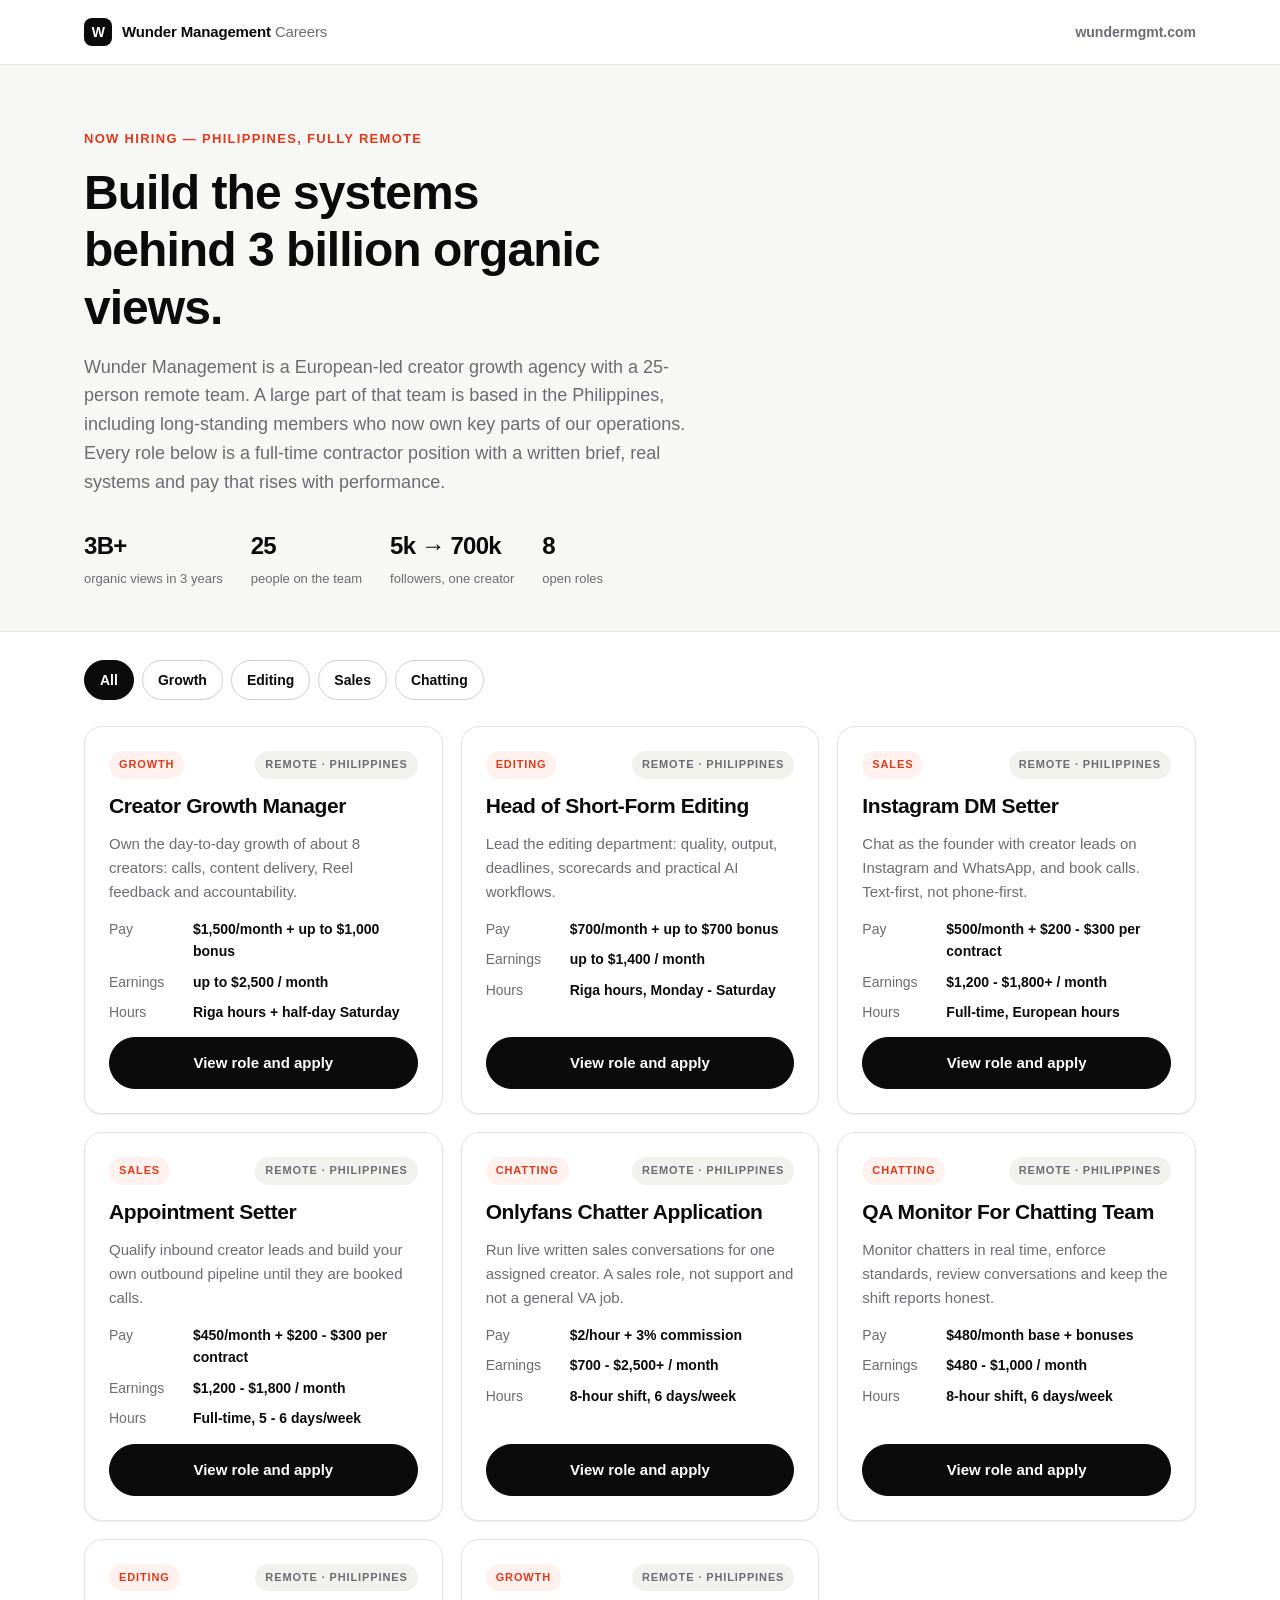
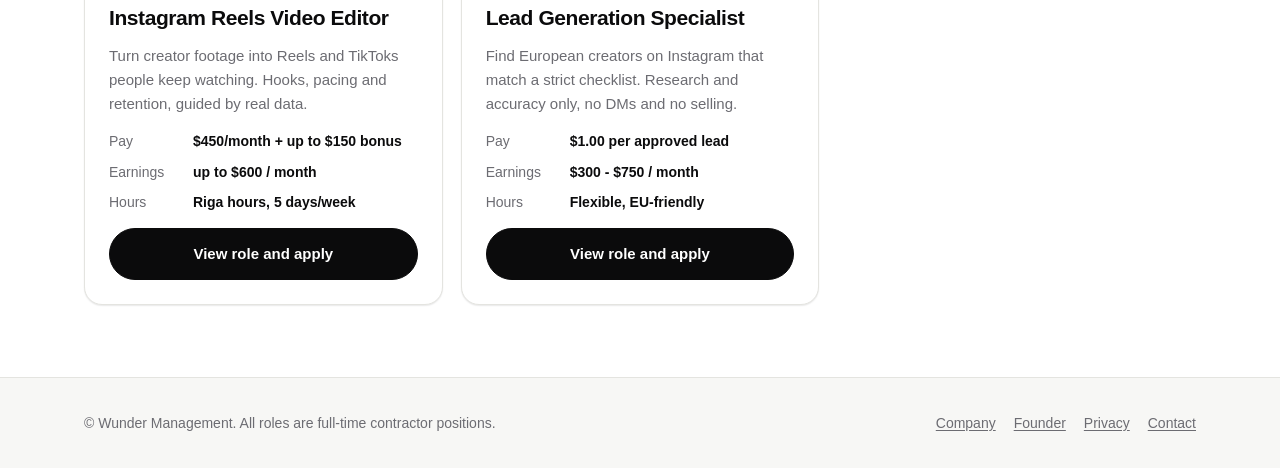
==== index.html @ 351dd754 "Wunder Management careers site: 8 roles, 127 questions Static copy of careers_site/site from Wunderm" ====
<!DOCTYPE html>
<html lang="en">
<head>
<meta charset="utf-8">
<meta name="viewport" content="width=device-width, initial-scale=1">
<title>Careers — Wunder Management</title>
<meta name="description" content="Open remote roles at Wunder Management, a European creator growth agency with a 25-person team. Chatting, growth, editing and sales roles for Philippines-based contractors.">
<meta name="robots" content="index, follow">
<meta property="og:title" content="Careers — Wunder Management">
<meta property="og:description" content="Open remote roles for Philippines-based contractors. Chatting, growth, editing and sales.">
<meta property="og:type" content="website">
<link rel="stylesheet" href="assets/styles.css">
</head>
<body data-page="index">

<header class="site-header">
  <div class="wrap">
    <a class="brand" href="index.html">
      <span class="brand-mark" aria-hidden="true">W</span>
      <span class="brand-text">Wunder Management <span class="brand-sub">Careers</span></span>
    </a>
    <a class="header-link" href="https://wundermgmt.com" target="_blank" rel="noopener">wundermgmt.com</a>
  </div>
</header>

<main>
  <section class="hero">
    <div class="wrap">
      <p class="hero__eyebrow">Now hiring — Philippines, fully remote</p>
      <h1>Build the systems behind 3 billion organic views.</h1>
      <p class="hero__lede">
        Wunder Management is a European-led creator growth agency with a 25-person
        remote team. A large part of that team is based in the Philippines,
        including long-standing members who now own key parts of our operations.
        Every role below is a full-time contractor position with a written brief,
        real systems and pay that rises with performance.
      </p>
      <div class="hero__stats">
        <div class="stat"><span class="stat__n">3B+</span><span class="stat__l">organic views in 3 years</span></div>
        <div class="stat"><span class="stat__n">25</span><span class="stat__l">people on the team</span></div>
        <div class="stat"><span class="stat__n">5k → 700k</span><span class="stat__l">followers, one creator</span></div>
        <div class="stat"><span class="stat__n" id="roleCount">8</span><span class="stat__l">open roles</span></div>
      </div>
    </div>
  </section>

  <div class="wrap">
    <h2 class="sr-only">Open roles</h2>
    <div class="filters" id="filters" role="group" aria-label="Filter roles by team"></div>
    <div class="roles" id="roles"></div>
    <noscript>
      <div class="empty">
        <h2>This page needs JavaScript</h2>
        <p>Please enable JavaScript, or email
          <a href="mailto:ja@kgmodelmanagement.com">ja@kgmodelmanagement.com</a>
          and we will send you the application directly.</p>
      </div>
    </noscript>
  </div>
</main>

<footer class="site-footer">
  <div class="wrap">
    <span>&copy; Wunder Management. All roles are full-time contractor positions.</span>
    <span class="footer-links">
      <a href="https://wundermgmt.com" target="_blank" rel="noopener">Company</a>
      <a href="https://www.instagram.com/lauris_kalnins" target="_blank" rel="noopener">Founder</a>
      <a href="https://wundermgmt.com/imprint" target="_blank" rel="noopener">Privacy</a>
      <a href="mailto:ja@kgmodelmanagement.com">Contact</a>
    </span>
  </div>
</footer>

<script src="assets/config.js"></script>
<script src="assets/forms.js"></script>
<script src="assets/app.js"></script>
</body>
</html>
---- assets/styles.css ----
/**
 * styles.css - Wunder Management careers site.
 *
 * Same palette and type scale as the Head of Short-Form Editing apply page, so
 * an applicant who sees both is looking at one company.
 *
 * No webfont on purpose. Applicants are in the Philippines on mixed connections,
 * and a blocking font request is the slowest thing on a page like this. The
 * system stack renders as Inter on newer Windows and as SF/Segoe/Roboto
 * elsewhere, all of which look right.
 */

:root {
  --ink: #0B0B0C;
  --ink-2: #26262B;
  --paper: #FFFFFF;
  --surface: #F7F7F5;
  --surface-2: #F1F1EE;
  --line: #E4E4E0;
  --line-strong: #CFCFC9;
  --muted: #6C6C72;
  --accent: #FF4D2E;
  --accent-ink: #E03A1C;
  --accent-soft: #FFF1ED;
  --ok: #0E9F6E;
  --ok-soft: #E7F7F0;
  --err: #D62B20;
  --err-soft: #FDECEA;

  --r-sm: 8px;
  --r: 12px;
  --r-lg: 18px;
  --r-xl: 26px;

  --shadow-sm: 0 1px 2px rgba(11, 11, 12, .05), 0 1px 1px rgba(11, 11, 12, .04);
  --shadow: 0 4px 16px rgba(11, 11, 12, .06), 0 1px 2px rgba(11, 11, 12, .04);
  --shadow-lg: 0 24px 60px -20px rgba(11, 11, 12, .22), 0 4px 16px rgba(11, 11, 12, .06);

  --wrap: 1160px;
  --font: "Inter", -apple-system, BlinkMacSystemFont, "Segoe UI Variable Text",
          "Segoe UI", Roboto, "Helvetica Neue", Arial, sans-serif;
}

*, *::before, *::after { box-sizing: border-box; }

html { -webkit-text-size-adjust: 100%; scroll-behavior: smooth; }
@media (prefers-reduced-motion: reduce) {
  html { scroll-behavior: auto; }
  * { animation-duration: .001ms !important; transition-duration: .001ms !important; }
}

body {
  margin: 0;
  font-family: var(--font);
  font-size: 16px;
  line-height: 1.6;
  color: var(--ink);
  background: var(--paper);
  -webkit-font-smoothing: antialiased;
}

a { color: var(--ink); text-decoration: underline; text-underline-offset: 2px; }
a:hover { color: var(--accent-ink); }

h1, h2, h3, h4 { margin: 0; letter-spacing: -.02em; line-height: 1.2; font-weight: 700; }
p { margin: 0 0 1em; }
p:last-child { margin-bottom: 0; }

:focus-visible {
  outline: 3px solid var(--accent);
  outline-offset: 2px;
  border-radius: 4px;
}

.wrap { width: 100%; max-width: var(--wrap); margin: 0 auto; padding: 0 24px; }
.sr-only {
  position: absolute; width: 1px; height: 1px; padding: 0; margin: -1px;
  overflow: hidden; clip: rect(0 0 0 0); white-space: nowrap; border: 0;
}

/* ============================== header ============================== */

.site-header {
  position: sticky; top: 0; z-index: 40;
  background: rgba(255, 255, 255, .88);
  backdrop-filter: saturate(180%) blur(12px);
  border-bottom: 1px solid var(--line);
}
.site-header .wrap {
  display: flex; align-items: center; justify-content: space-between;
  min-height: 64px; gap: 16px;
}
.brand { display: flex; align-items: center; gap: 10px; text-decoration: none; font-weight: 700; }
.brand:hover { color: var(--ink); }
.brand-mark {
  width: 28px; height: 28px; border-radius: 8px; flex: none;
  background: var(--ink); color: #fff;
  display: grid; place-items: center;
  font-size: 14px; font-weight: 800; letter-spacing: -.04em;
}
.brand-text { font-size: 15px; letter-spacing: -.01em; }
.brand-sub { color: var(--muted); font-weight: 500; }
.header-link { font-size: 14px; font-weight: 600; text-decoration: none; color: var(--muted); }
.header-link:hover { color: var(--ink); }

/* ============================== buttons ============================== */

.btn {
  display: inline-flex; align-items: center; justify-content: center; gap: 8px;
  padding: 13px 22px; border-radius: 999px; border: 1px solid var(--ink);
  background: var(--ink); color: #fff;
  font: inherit; font-size: 15px; font-weight: 600; text-decoration: none;
  cursor: pointer; transition: transform .12s ease, background .15s ease, box-shadow .15s ease;
}
.btn:hover { color: #fff; transform: translateY(-1px); box-shadow: var(--shadow); }
.btn:active { transform: translateY(0); }
.btn--accent { background: var(--accent); border-color: var(--accent); }
.btn--accent:hover { background: var(--accent-ink); border-color: var(--accent-ink); }
.btn--ghost { background: transparent; color: var(--ink); border-color: var(--line-strong); }
.btn--ghost:hover { color: var(--ink); background: var(--surface); }
.btn[disabled] { opacity: .5; cursor: not-allowed; transform: none; box-shadow: none; }
.btn--block { width: 100%; }

/* ============================== hero ============================== */

.hero { padding: 64px 0 40px; border-bottom: 1px solid var(--line); background: var(--surface); }
.hero__eyebrow {
  font-size: 13px; font-weight: 700; letter-spacing: .1em; text-transform: uppercase;
  color: var(--accent-ink); margin-bottom: 14px;
}
.hero h1 { font-size: clamp(30px, 5vw, 48px); max-width: 20ch; }
.hero__lede { margin-top: 16px; font-size: 18px; color: var(--muted); max-width: 62ch; }
.hero__stats { display: flex; flex-wrap: wrap; gap: 28px; margin-top: 30px; }
.stat__n { font-size: 24px; font-weight: 700; letter-spacing: -.03em; display: block; }
.stat__l { font-size: 13px; color: var(--muted); }

/* ============================== filters ============================== */

.filters { display: flex; flex-wrap: wrap; gap: 8px; padding: 28px 0 4px; }
.chip {
  padding: 8px 15px; border-radius: 999px; border: 1px solid var(--line-strong);
  background: var(--paper); color: var(--ink);
  font: inherit; font-size: 14px; font-weight: 600; cursor: pointer;
}
.chip:hover { background: var(--surface); }
.chip[aria-pressed="true"] { background: var(--ink); border-color: var(--ink); color: #fff; }

/* ============================== role cards ============================== */

.roles {
  display: grid; gap: 18px; padding: 22px 0 72px;
  grid-template-columns: repeat(auto-fill, minmax(320px, 1fr));
}
.role {
  display: flex; flex-direction: column; gap: 14px;
  padding: 24px; border: 1px solid var(--line); border-radius: var(--r-lg);
  background: var(--paper); box-shadow: var(--shadow-sm);
  transition: transform .14s ease, box-shadow .16s ease, border-color .16s ease;
}
.role:hover { transform: translateY(-3px); box-shadow: var(--shadow-lg); border-color: var(--line-strong); }
.role__top { display: flex; align-items: center; justify-content: space-between; gap: 10px; }
.badge {
  font-size: 11px; font-weight: 700; letter-spacing: .08em; text-transform: uppercase;
  padding: 5px 10px; border-radius: 999px; background: var(--surface-2); color: var(--muted);
}
.badge--accent { background: var(--accent-soft); color: var(--accent-ink); }
.role h2 { font-size: 21px; }
.role__summary { color: var(--muted); font-size: 15px; margin: 0; }
.role__facts { list-style: none; margin: 0; padding: 0; display: grid; gap: 8px; }
.role__facts li { display: flex; gap: 10px; font-size: 14px; }
.role__facts dt, .fact__k { color: var(--muted); min-width: 74px; flex: none; }
.fact__v { font-weight: 600; }
.role__cta { margin-top: auto; }

/* ============================== role page ============================== */

.role-hero { padding: 46px 0 34px; background: var(--surface); border-bottom: 1px solid var(--line); }
.back-link { font-size: 14px; font-weight: 600; text-decoration: none; color: var(--muted); }
.back-link:hover { color: var(--ink); }
.role-hero h1 { font-size: clamp(28px, 4.4vw, 42px); margin-top: 16px; max-width: 26ch; }
.meta-grid {
  display: grid; gap: 14px; margin-top: 26px;
  grid-template-columns: repeat(auto-fit, minmax(160px, 1fr));
}
.meta {
  padding: 14px 16px; background: var(--paper);
  border: 1px solid var(--line); border-radius: var(--r);
}
.meta__k {
  font-size: 11px; font-weight: 700; letter-spacing: .08em; text-transform: uppercase;
  color: var(--muted);
}
.meta__v { font-size: 15px; font-weight: 600; margin-top: 4px; }

.layout {
  display: grid; gap: 44px; padding: 44px 0 80px;
  grid-template-columns: minmax(0, 1fr) minmax(0, 440px);
  align-items: start;
}
@media (max-width: 940px) {
  .layout { grid-template-columns: 1fr; gap: 34px; }
  .form-panel { position: static !important; }
}

/* job ad */
.ad { font-size: 16px; max-width: 68ch; }
.ad h3 {
  font-size: 19px; margin: 34px 0 12px; padding-top: 22px;
  border-top: 1px solid var(--line);
}
.ad > h3:first-child { margin-top: 0; padding-top: 0; border-top: 0; }
.ad p { color: var(--ink-2); }
.ad ul, .ad ol { margin: 0 0 1em; padding-left: 22px; color: var(--ink-2); }
.ad li { margin-bottom: 7px; }
.ad ul { list-style: none; padding-left: 0; }
.ad ul li { position: relative; padding-left: 22px; }
.ad ul li::before {
  content: ""; position: absolute; left: 4px; top: .62em;
  width: 6px; height: 6px; border-radius: 50%; background: var(--accent);
}
.ad strong { font-weight: 700; color: var(--ink); }
.ad a { word-break: break-word; }

/* ============================== form ============================== */

.form-panel { position: sticky; top: 88px; }
.card {
  background: var(--paper); border: 1px solid var(--line);
  border-radius: var(--r-xl); box-shadow: var(--shadow-lg); overflow: hidden;
}
.card__head { padding: 24px 26px 20px; border-bottom: 1px solid var(--line); }
.card__head h2 { font-size: 20px; }
.card__head p { margin: 6px 0 0; font-size: 14px; color: var(--muted); }
.card__body { padding: 24px 26px; }
.card__foot {
  padding: 18px 26px 24px; border-top: 1px solid var(--line);
  background: var(--surface); display: flex; gap: 12px; align-items: center;
}
.card__foot .btn { flex: 1; }

/* progress */
.progress { display: flex; gap: 6px; margin-top: 18px; }
.progress__seg {
  height: 4px; flex: 1; border-radius: 999px; background: var(--line);
  transition: background .2s ease;
}
.progress__seg[data-state="done"] { background: var(--ok); }
.progress__seg[data-state="current"] { background: var(--accent); }
.step-count { font-size: 13px; font-weight: 600; color: var(--muted); margin-top: 10px; }

/* fields */
.step { display: none; }
.step[data-active="true"] { display: block; }
.step__blurb { font-size: 14px; color: var(--muted); margin: 0 0 22px; }

.field { margin-bottom: 22px; }
.field:last-child { margin-bottom: 0; }
.field__label { display: block; font-size: 15px; font-weight: 600; margin-bottom: 6px; }
.req { color: var(--accent-ink); margin-left: 2px; }
.opt { color: var(--muted); font-weight: 500; font-size: 13px; margin-left: 6px; }
.field__help { font-size: 13px; color: var(--muted); margin: 0 0 10px; }
.field__help a { word-break: break-word; }

input[type="text"], input[type="email"], input[type="tel"],
input[type="url"], input[type="number"], textarea, select {
  width: 100%; padding: 12px 14px;
  font: inherit; font-size: 15px; color: var(--ink);
  background: var(--paper); border: 1px solid var(--line-strong);
  border-radius: var(--r-sm);
  transition: border-color .14s ease, box-shadow .14s ease;
}
input:hover, textarea:hover { border-color: var(--muted); }
input:focus, textarea:focus, select:focus {
  outline: none; border-color: var(--accent);
  box-shadow: 0 0 0 3px var(--accent-soft);
}
textarea { min-height: 132px; resize: vertical; line-height: 1.55; }
input[aria-invalid="true"], textarea[aria-invalid="true"] {
  border-color: var(--err); background: var(--err-soft);
}

/* choices */
.choices { display: grid; gap: 8px; border: 0; padding: 0; margin: 0; }
.choices--inline { grid-template-columns: 1fr 1fr; }
.choice {
  display: flex; align-items: flex-start; gap: 10px;
  padding: 12px 14px; border: 1px solid var(--line-strong); border-radius: var(--r-sm);
  cursor: pointer; font-size: 15px; background: var(--paper);
  transition: border-color .14s ease, background .14s ease;
}
.choice:hover { border-color: var(--muted); background: var(--surface); }
.choice input { width: auto; margin: 3px 0 0; accent-color: var(--accent); flex: none; }
.choice:has(input:checked) {
  border-color: var(--accent); background: var(--accent-soft); font-weight: 600;
}
.choice span { flex: 1; }

/* file input */
.file-drop {
  display: flex; align-items: center; gap: 14px;
  padding: 16px; border: 1.5px dashed var(--line-strong);
  border-radius: var(--r); background: var(--surface); cursor: pointer;
  transition: border-color .14s ease, background .14s ease;
}
.file-drop:hover { border-color: var(--accent); background: var(--accent-soft); }
.file-drop input { position: absolute; opacity: 0; width: 1px; height: 1px; }
.file-drop__icon {
  width: 40px; height: 40px; flex: none; border-radius: 10px;
  background: var(--paper); border: 1px solid var(--line);
  display: grid; place-items: center; font-size: 17px;
}
.file-drop__text { font-size: 14px; }
.file-drop__text b { display: block; font-size: 15px; }
.file-drop__text span { color: var(--muted); }
.file-drop[data-has-file="true"] { border-style: solid; border-color: var(--ok); background: var(--ok-soft); }

.error {
  display: none; margin-top: 7px; font-size: 13.5px; font-weight: 600; color: var(--err);
}
.error[data-show="true"] { display: block; }

.form-note { font-size: 13px; color: var(--muted); margin: 18px 0 0; }
.banner {
  display: none; margin: 0 0 20px; padding: 13px 15px;
  border-radius: var(--r-sm); font-size: 14px; font-weight: 500;
  border: 1px solid var(--err); background: var(--err-soft); color: #8A1B14;
}
.banner[data-show="true"] { display: block; }
.banner--warn { border-color: #E2A200; background: #FFF8E1; color: #6B4E00; }

/* success */
.done { display: none; padding: 40px 30px; text-align: center; }
.done[data-show="true"] { display: block; }
.done__mark {
  width: 58px; height: 58px; margin: 0 auto 20px; border-radius: 50%;
  background: var(--ok-soft); color: var(--ok);
  display: grid; place-items: center; font-size: 27px; font-weight: 700;
}
.done h2 { font-size: 23px; margin-bottom: 12px; }
.done p { color: var(--muted); font-size: 15px; }
.spinner {
  width: 16px; height: 16px; border-radius: 50%;
  border: 2px solid rgba(255, 255, 255, .4); border-top-color: #fff;
  animation: spin .7s linear infinite;
}
@keyframes spin { to { transform: rotate(360deg); } }

/* ============================== footer ============================== */

.site-footer {
  border-top: 1px solid var(--line); background: var(--surface);
  padding: 34px 0; font-size: 14px; color: var(--muted);
}
.site-footer .wrap { display: flex; flex-wrap: wrap; gap: 16px; justify-content: space-between; }
.site-footer a { color: var(--muted); }
.site-footer a:hover { color: var(--ink); }
.footer-links { display: flex; flex-wrap: wrap; gap: 18px; }

/* ============================== empty state ============================== */

.empty {
  padding: 70px 24px; text-align: center; color: var(--muted);
  border: 1px solid var(--line); border-radius: var(--r-lg); background: var(--surface);
}
.empty h2 { color: var(--ink); font-size: 20px; margin-bottom: 10px; }

@media (max-width: 430px) {
  /* "Wunder Management Careers" wraps to three lines on a 375px phone. */
  .brand-text { font-size: 14px; }
  .brand-sub { display: none; }
  .header-link { font-size: 13px; }
}

@media (max-width: 560px) {
  .hero { padding: 42px 0 30px; }
  .card__head, .card__body { padding-left: 20px; padding-right: 20px; }
  .card__foot { padding-left: 20px; padding-right: 20px; flex-direction: column-reverse; }
  .card__foot .btn { width: 100%; }
  .choices--inline { grid-template-columns: 1fr; }
}
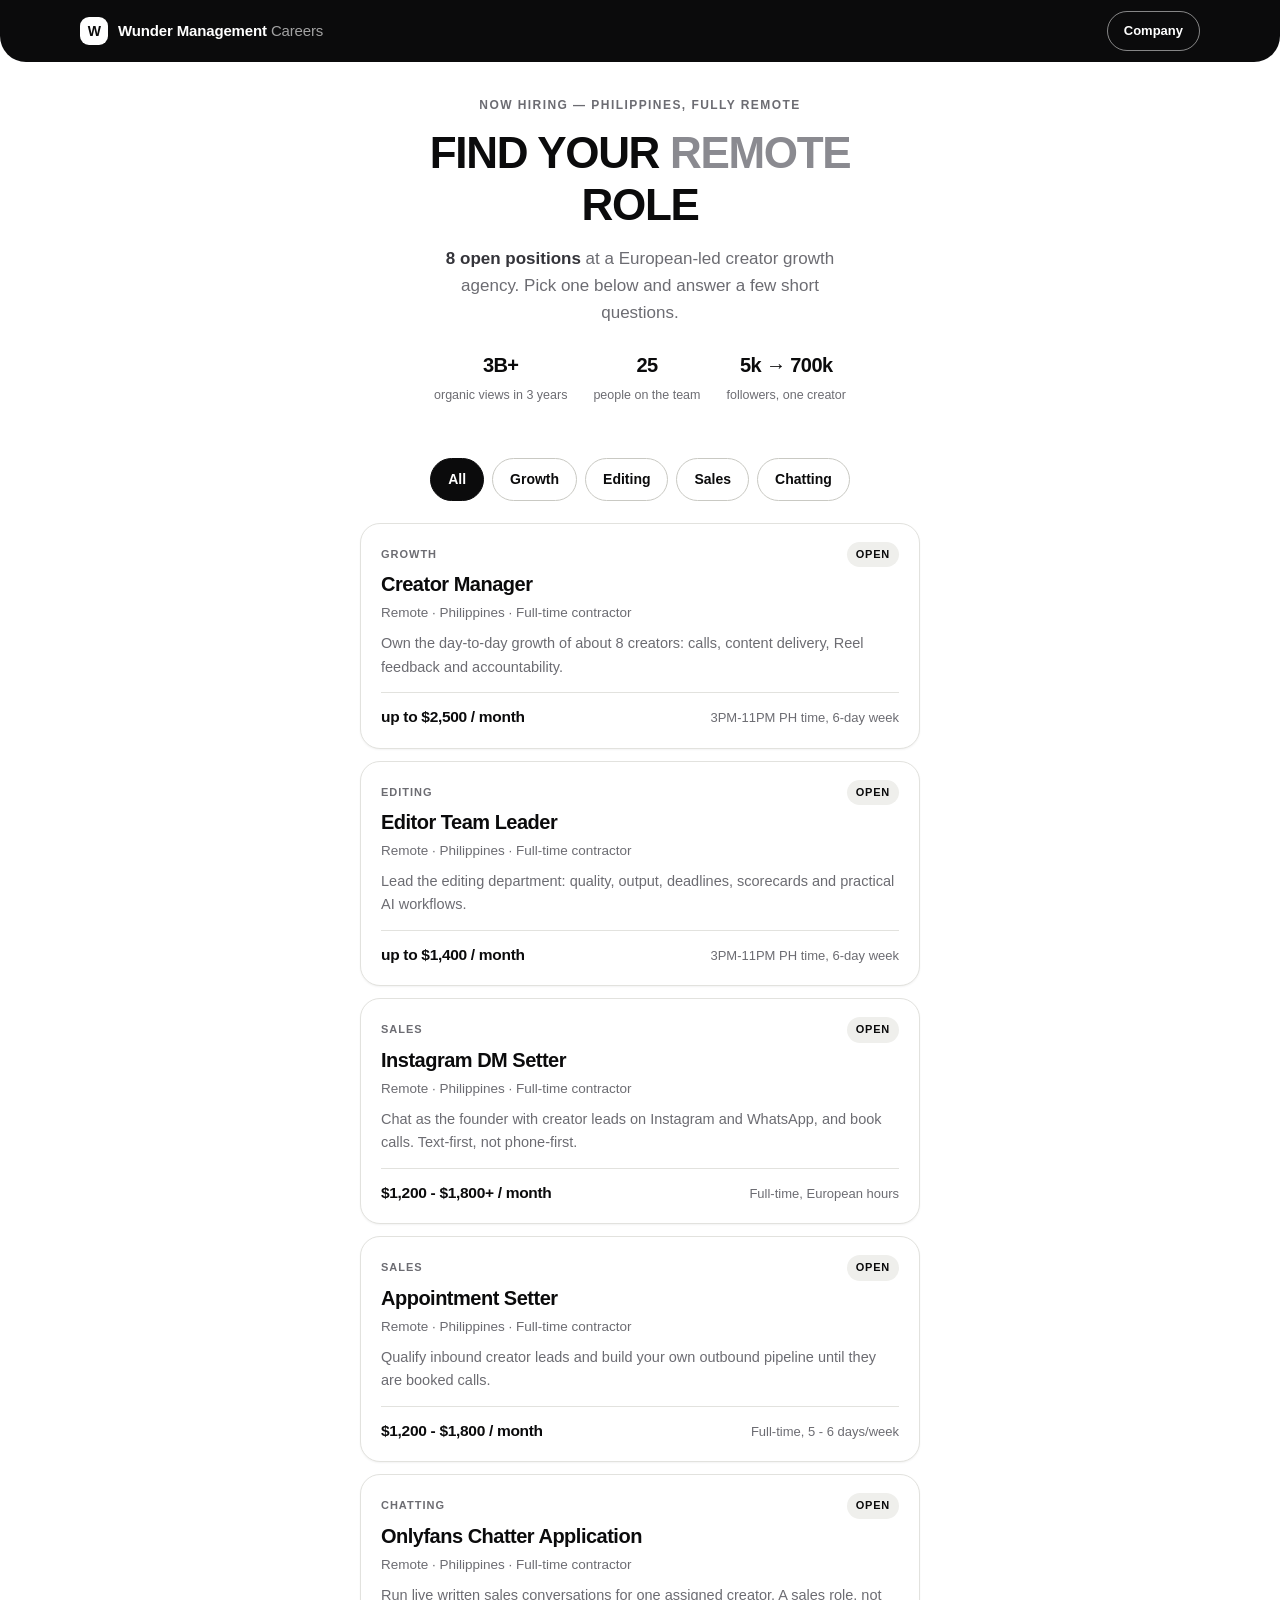
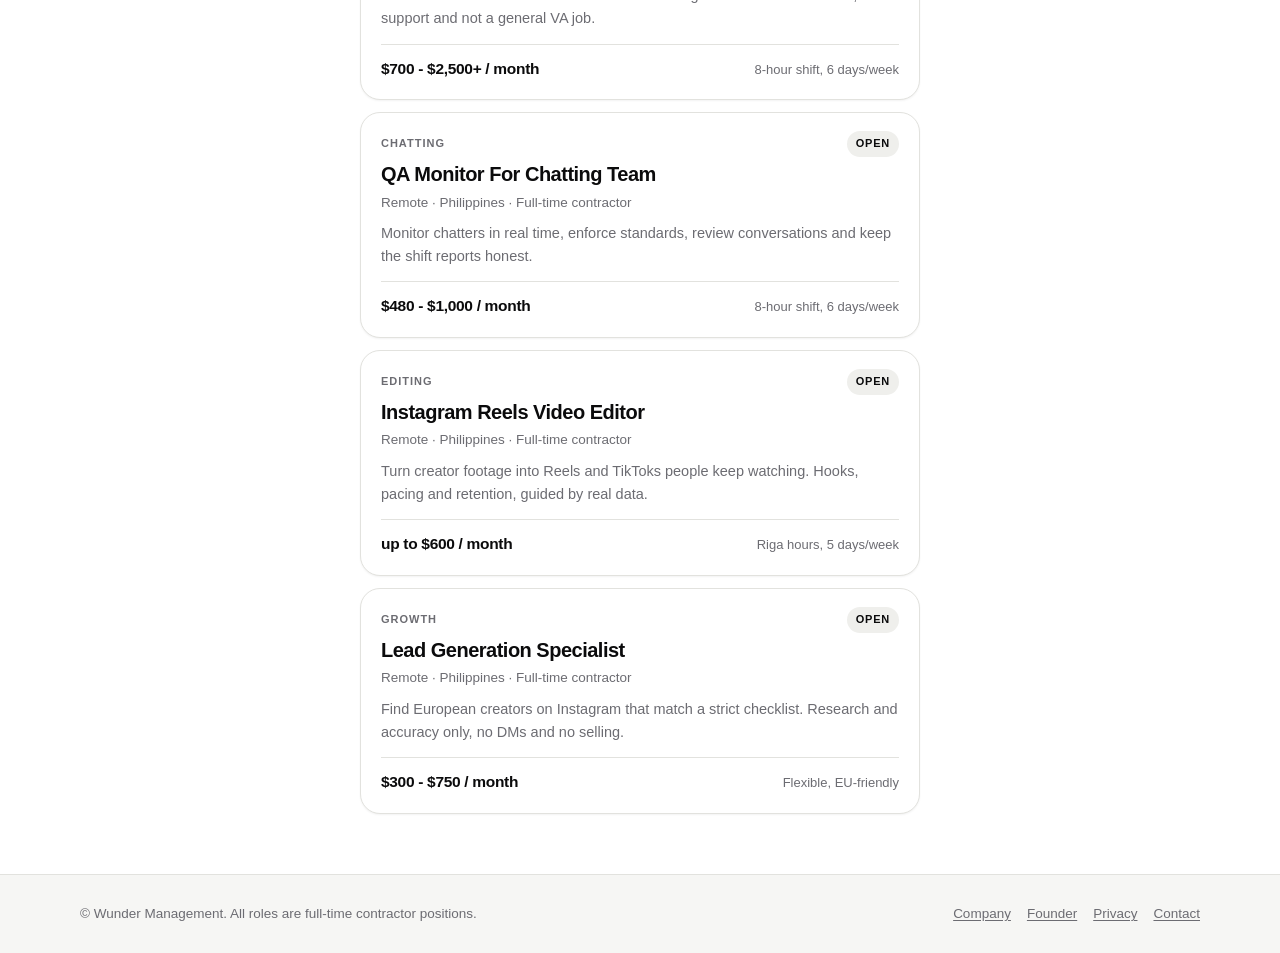
==== commit 4e6cf42a: "Sync site from kg-hiring-screen@e780a3e" ====
--- a/index.html
+++ b/index.html
@@ -19,27 +19,23 @@
       <span class="brand-mark" aria-hidden="true">W</span>
       <span class="brand-text">Wunder Management <span class="brand-sub">Careers</span></span>
     </a>
-    <a class="header-link" href="https://wundermgmt.com" target="_blank" rel="noopener">wundermgmt.com</a>
+    <a class="header-link" href="https://wundermgmt.com" target="_blank" rel="noopener">Company</a>
   </div>
 </header>
 
 <main>
   <section class="hero">
-    <div class="wrap">
+    <div class="wrap wrap--quiz">
       <p class="hero__eyebrow">Now hiring — Philippines, fully remote</p>
-      <h1>Build the systems behind 3 billion organic views.</h1>
+      <h1>Find your <em>remote</em> role</h1>
       <p class="hero__lede">
-        Wunder Management is a European-led creator growth agency with a 25-person
-        remote team. A large part of that team is based in the Philippines,
-        including long-standing members who now own key parts of our operations.
-        Every role below is a full-time contractor position with a written brief,
-        real systems and pay that rises with performance.
+        <b>8 open positions</b> at a European-led creator growth agency.
+        Pick one below and answer a few short questions.
       </p>
       <div class="hero__stats">
         <div class="stat"><span class="stat__n">3B+</span><span class="stat__l">organic views in 3 years</span></div>
         <div class="stat"><span class="stat__n">25</span><span class="stat__l">people on the team</span></div>
-        <div class="stat"><span class="stat__n">5k → 700k</span><span class="stat__l">followers, one creator</span></div>
-        <div class="stat"><span class="stat__n" id="roleCount">8</span><span class="stat__l">open roles</span></div>
+        <div class="stat"><span class="stat__n">5k &rarr; 700k</span><span class="stat__l">followers, one creator</span></div>
       </div>
     </div>
   </section>
@@ -72,7 +68,9 @@
 </footer>
 
 <script src="assets/config.js"></script>
+<script src="assets/angle.js"></script>
 <script src="assets/forms.js"></script>
 <script src="assets/app.js"></script>
+<script src="assets/postings-live.js"></script>
 </body>
 </html>
--- a/assets/styles.css
+++ b/assets/styles.css
@@ -1,8 +1,15 @@
 /**
  * styles.css - Wunder Management careers site.
  *
- * Same palette and type scale as the Head of Short-Form Editing apply page, so
- * an applicant who sees both is looking at one company.
+ * MONOCHROME ON PURPOSE. Black, white and grey only - no brand hue anywhere.
+ * Selection is shown by a filled black card, not by a colour, and errors by
+ * weight, a heavier border and a "!" marker rather than red. Colour is therefore
+ * never the only signal for anything, which is also what accessibility wants.
+ *
+ * The layout follows a quiz funnel: one question per screen, a large centred
+ * question, and full-width option cards big enough to hit with a thumb. Almost
+ * all traffic is Meta ad traffic on a phone, so every screen is designed at
+ * 375px first and simply gets more air on a desktop.
  *
  * No webfont on purpose. Applicants are in the Philippines on mixed connections,
  * and a blocking font request is the slowest thing on a page like this. The
@@ -12,40 +19,35 @@
 
 :root {
   --ink: #0B0B0C;
-  --ink-2: #26262B;
+  --ink-2: #34343A;
   --paper: #FFFFFF;
-  --surface: #F7F7F5;
-  --surface-2: #F1F1EE;
-  --line: #E4E4E0;
-  --line-strong: #CFCFC9;
+  --surface: #F6F6F4;
+  --surface-2: #EFEFEC;
+  --line: #E2E2DE;
+  --line-strong: #C9C9C3;
   --muted: #6C6C72;
-  --accent: #FF4D2E;
-  --accent-ink: #E03A1C;
-  --accent-soft: #FFF1ED;
-  --ok: #0E9F6E;
-  --ok-soft: #E7F7F0;
-  --err: #D62B20;
-  --err-soft: #FDECEA;
-
-  --r-sm: 8px;
-  --r: 12px;
-  --r-lg: 18px;
+  --muted-2: #8A8A90;
+
+  --r-sm: 10px;
+  --r: 14px;
+  --r-lg: 20px;
   --r-xl: 26px;
-
-  --shadow-sm: 0 1px 2px rgba(11, 11, 12, .05), 0 1px 1px rgba(11, 11, 12, .04);
-  --shadow: 0 4px 16px rgba(11, 11, 12, .06), 0 1px 2px rgba(11, 11, 12, .04);
-  --shadow-lg: 0 24px 60px -20px rgba(11, 11, 12, .22), 0 4px 16px rgba(11, 11, 12, .06);
+  --r-pill: 999px;
+
+  --shadow-sm: 0 1px 2px rgba(11, 11, 12, .05);
+  --shadow: 0 6px 20px -6px rgba(11, 11, 12, .12), 0 1px 2px rgba(11, 11, 12, .04);
+  --shadow-lg: 0 24px 60px -24px rgba(11, 11, 12, .22), 0 4px 14px rgba(11, 11, 12, .05);
 
   --wrap: 1160px;
+  --quiz: 560px;          /* one question never needs more width than this */
   --font: "Inter", -apple-system, BlinkMacSystemFont, "Segoe UI Variable Text",
           "Segoe UI", Roboto, "Helvetica Neue", Arial, sans-serif;
 }
 
 *, *::before, *::after { box-sizing: border-box; }
 
-html { -webkit-text-size-adjust: 100%; scroll-behavior: smooth; }
+html { -webkit-text-size-adjust: 100%; }
 @media (prefers-reduced-motion: reduce) {
-  html { scroll-behavior: auto; }
   * { animation-duration: .001ms !important; transition-duration: .001ms !important; }
 }
 
@@ -60,287 +62,361 @@
 }
 
 a { color: var(--ink); text-decoration: underline; text-underline-offset: 2px; }
-a:hover { color: var(--accent-ink); }
-
-h1, h2, h3, h4 { margin: 0; letter-spacing: -.02em; line-height: 1.2; font-weight: 700; }
+a:hover { color: var(--muted); }
+
+h1, h2, h3, h4 { margin: 0; letter-spacing: -.02em; line-height: 1.18; font-weight: 800; }
 p { margin: 0 0 1em; }
 p:last-child { margin-bottom: 0; }
 
-:focus-visible {
-  outline: 3px solid var(--accent);
-  outline-offset: 2px;
-  border-radius: 4px;
-}
-
-.wrap { width: 100%; max-width: var(--wrap); margin: 0 auto; padding: 0 24px; }
+:focus-visible { outline: 3px solid var(--ink); outline-offset: 2px; border-radius: 6px; }
+
+.wrap { width: 100%; max-width: var(--wrap); margin: 0 auto; padding: 0 20px; }
+.wrap--quiz { max-width: var(--quiz); }
 .sr-only {
   position: absolute; width: 1px; height: 1px; padding: 0; margin: -1px;
   overflow: hidden; clip: rect(0 0 0 0); white-space: nowrap; border: 0;
 }
 
-/* ============================== header ============================== */
-
+/* ============================== header ==============================
+ * A solid black bar with a curved bottom edge, which is what gives the
+ * funnel its "app screen" feel rather than "web page".
+ */
 .site-header {
-  position: sticky; top: 0; z-index: 40;
-  background: rgba(255, 255, 255, .88);
-  backdrop-filter: saturate(180%) blur(12px);
-  border-bottom: 1px solid var(--line);
+  background: var(--ink); color: #fff;
+  border-bottom-left-radius: 26px; border-bottom-right-radius: 26px;
 }
 .site-header .wrap {
   display: flex; align-items: center; justify-content: space-between;
-  min-height: 64px; gap: 16px;
-}
-.brand { display: flex; align-items: center; gap: 10px; text-decoration: none; font-weight: 700; }
-.brand:hover { color: var(--ink); }
+  min-height: 62px; gap: 16px;
+}
+.brand { display: flex; align-items: center; gap: 10px; text-decoration: none; font-weight: 800; color: #fff; }
+.brand:hover { color: #fff; }
 .brand-mark {
-  width: 28px; height: 28px; border-radius: 8px; flex: none;
-  background: var(--ink); color: #fff;
+  width: 28px; height: 28px; border-radius: 9px; flex: none;
+  background: #fff; color: var(--ink);
   display: grid; place-items: center;
   font-size: 14px; font-weight: 800; letter-spacing: -.04em;
 }
-.brand-text { font-size: 15px; letter-spacing: -.01em; }
-.brand-sub { color: var(--muted); font-weight: 500; }
-.header-link { font-size: 14px; font-weight: 600; text-decoration: none; color: var(--muted); }
-.header-link:hover { color: var(--ink); }
+/* Must not wrap: two lines here pushes the header to 90px and the curve looks
+ * broken. The link beside it shrinks instead. */
+.brand-text { font-size: 15px; letter-spacing: -.01em; white-space: nowrap; }
+.brand-sub { color: rgba(255, 255, 255, .62); font-weight: 500; }
+.header-link {
+  font-size: 13px; font-weight: 700; text-decoration: none;
+  color: #fff; padding: 9px 16px;
+  border: 1.5px solid rgba(255, 255, 255, .5); border-radius: var(--r-pill);
+}
+.header-link:hover { color: var(--ink); background: #fff; border-color: #fff; }
 
 /* ============================== buttons ============================== */
 
 .btn {
   display: inline-flex; align-items: center; justify-content: center; gap: 8px;
-  padding: 13px 22px; border-radius: 999px; border: 1px solid var(--ink);
+  padding: 16px 26px; border-radius: var(--r-pill); border: 1.5px solid var(--ink);
   background: var(--ink); color: #fff;
-  font: inherit; font-size: 15px; font-weight: 600; text-decoration: none;
-  cursor: pointer; transition: transform .12s ease, background .15s ease, box-shadow .15s ease;
-}
-.btn:hover { color: #fff; transform: translateY(-1px); box-shadow: var(--shadow); }
-.btn:active { transform: translateY(0); }
-.btn--accent { background: var(--accent); border-color: var(--accent); }
-.btn--accent:hover { background: var(--accent-ink); border-color: var(--accent-ink); }
+  font: inherit; font-size: 16px; font-weight: 700; text-decoration: none;
+  cursor: pointer; transition: background .15s ease, color .15s ease, opacity .15s ease;
+}
+.btn:hover { color: #fff; background: var(--ink-2); }
 .btn--ghost { background: transparent; color: var(--ink); border-color: var(--line-strong); }
 .btn--ghost:hover { color: var(--ink); background: var(--surface); }
-.btn[disabled] { opacity: .5; cursor: not-allowed; transform: none; box-shadow: none; }
+.btn[disabled] { opacity: .38; cursor: not-allowed; }
 .btn--block { width: 100%; }
 
 /* ============================== hero ============================== */
 
-.hero { padding: 64px 0 40px; border-bottom: 1px solid var(--line); background: var(--surface); }
+.hero { padding: 34px 0 26px; text-align: center; }
 .hero__eyebrow {
-  font-size: 13px; font-weight: 700; letter-spacing: .1em; text-transform: uppercase;
-  color: var(--accent-ink); margin-bottom: 14px;
-}
-.hero h1 { font-size: clamp(30px, 5vw, 48px); max-width: 20ch; }
-.hero__lede { margin-top: 16px; font-size: 18px; color: var(--muted); max-width: 62ch; }
-.hero__stats { display: flex; flex-wrap: wrap; gap: 28px; margin-top: 30px; }
-.stat__n { font-size: 24px; font-weight: 700; letter-spacing: -.03em; display: block; }
-.stat__l { font-size: 13px; color: var(--muted); }
+  font-size: 12px; font-weight: 800; letter-spacing: .12em; text-transform: uppercase;
+  color: var(--muted); margin-bottom: 12px;
+}
+.hero h1 {
+  font-size: clamp(30px, 7vw, 44px); text-transform: uppercase;
+  max-width: 18ch; margin: 0 auto; letter-spacing: -.03em;
+}
+.hero h1 em { font-style: normal; color: var(--muted-2); }
+.hero__lede {
+  margin: 14px auto 0; font-size: 17px; color: var(--muted); max-width: 42ch;
+}
+.hero__lede b { color: var(--ink-2); font-weight: 700; }
+.hero__stats {
+  display: flex; flex-wrap: wrap; justify-content: center; gap: 14px 26px; margin-top: 22px;
+}
+.stat__n { font-size: 20px; font-weight: 800; letter-spacing: -.03em; display: block; }
+.stat__l { font-size: 12.5px; color: var(--muted); }
 
 /* ============================== filters ============================== */
 
-.filters { display: flex; flex-wrap: wrap; gap: 8px; padding: 28px 0 4px; }
+.filters {
+  display: flex; flex-wrap: wrap; justify-content: center; gap: 8px; padding: 26px 0 4px;
+}
 .chip {
-  padding: 8px 15px; border-radius: 999px; border: 1px solid var(--line-strong);
+  padding: 9px 17px; border-radius: var(--r-pill); border: 1.5px solid var(--line-strong);
   background: var(--paper); color: var(--ink);
-  font: inherit; font-size: 14px; font-weight: 600; cursor: pointer;
+  font: inherit; font-size: 14px; font-weight: 700; cursor: pointer;
+  transition: background .14s ease, color .14s ease, border-color .14s ease;
 }
 .chip:hover { background: var(--surface); }
 .chip[aria-pressed="true"] { background: var(--ink); border-color: var(--ink); color: #fff; }
 
-/* ============================== role cards ============================== */
-
-.roles {
-  display: grid; gap: 18px; padding: 22px 0 72px;
-  grid-template-columns: repeat(auto-fill, minmax(320px, 1fr));
-}
+/* ============================== role cards ==============================
+ * Modelled on a job-board listing row: team and a NEW flag on top, the title
+ * large, then the one-line remote fact, then pay against hours on a baseline.
+ */
+.roles { display: grid; gap: 12px; padding: 18px 0 60px; max-width: var(--quiz); margin: 0 auto; }
 .role {
-  display: flex; flex-direction: column; gap: 14px;
-  padding: 24px; border: 1px solid var(--line); border-radius: var(--r-lg);
-  background: var(--paper); box-shadow: var(--shadow-sm);
-  transition: transform .14s ease, box-shadow .16s ease, border-color .16s ease;
-}
-.role:hover { transform: translateY(-3px); box-shadow: var(--shadow-lg); border-color: var(--line-strong); }
-.role__top { display: flex; align-items: center; justify-content: space-between; gap: 10px; }
+  display: block; text-align: left; width: 100%;
+  padding: 18px 20px; border: 1.5px solid var(--line); border-radius: var(--r-lg);
+  background: var(--paper); box-shadow: var(--shadow-sm); cursor: pointer;
+  font: inherit; color: var(--ink); text-decoration: none;
+  transition: border-color .16s ease, box-shadow .16s ease, transform .12s ease;
+}
+.role:hover { border-color: var(--ink); box-shadow: var(--shadow); color: var(--ink); }
+.role:active { transform: scale(.995); }
+.role__top { display: flex; align-items: center; justify-content: space-between; gap: 10px; margin-bottom: 6px; }
 .badge {
-  font-size: 11px; font-weight: 700; letter-spacing: .08em; text-transform: uppercase;
-  padding: 5px 10px; border-radius: 999px; background: var(--surface-2); color: var(--muted);
-}
-.badge--accent { background: var(--accent-soft); color: var(--accent-ink); }
-.role h2 { font-size: 21px; }
-.role__summary { color: var(--muted); font-size: 15px; margin: 0; }
-.role__facts { list-style: none; margin: 0; padding: 0; display: grid; gap: 8px; }
-.role__facts li { display: flex; gap: 10px; font-size: 14px; }
-.role__facts dt, .fact__k { color: var(--muted); min-width: 74px; flex: none; }
-.fact__v { font-weight: 600; }
-.role__cta { margin-top: auto; }
-
-/* ============================== role page ============================== */
-
-.role-hero { padding: 46px 0 34px; background: var(--surface); border-bottom: 1px solid var(--line); }
-.back-link { font-size: 14px; font-weight: 600; text-decoration: none; color: var(--muted); }
+  font-size: 11px; font-weight: 800; letter-spacing: .09em; text-transform: uppercase;
+  color: var(--muted);
+}
+.badge--new {
+  color: var(--ink); background: var(--surface-2);
+  padding: 4px 9px; border-radius: var(--r-pill); letter-spacing: .07em;
+}
+.role h2 { font-size: 20px; letter-spacing: -.025em; }
+.role__remote { font-size: 13.5px; color: var(--muted); margin: 5px 0 0; }
+.role__summary { color: var(--muted); font-size: 14.5px; margin: 9px 0 0; }
+.role__foot {
+  display: flex; align-items: baseline; justify-content: space-between; gap: 12px;
+  margin-top: 13px; padding-top: 12px; border-top: 1px solid var(--line);
+}
+.role__pay { font-size: 15.5px; font-weight: 800; letter-spacing: -.02em; }
+.role__hours { font-size: 13px; color: var(--muted); text-align: right; }
+
+/* ============================== role intro screen ============================== */
+
+.intro { padding: 28px 0 40px; }
+.back-link {
+  display: inline-block; font-size: 13.5px; font-weight: 700;
+  text-decoration: none; color: var(--muted); margin-bottom: 16px;
+}
 .back-link:hover { color: var(--ink); }
-.role-hero h1 { font-size: clamp(28px, 4.4vw, 42px); margin-top: 16px; max-width: 26ch; }
+.intro h1 { font-size: clamp(26px, 6vw, 36px); letter-spacing: -.03em; }
+.intro__summary { margin-top: 12px; font-size: 16.5px; color: var(--muted); }
+
+/* the five facts as one hairline strip, never five floating boxes */
 .meta-grid {
-  display: grid; gap: 14px; margin-top: 26px;
-  grid-template-columns: repeat(auto-fit, minmax(160px, 1fr));
-}
-.meta {
-  padding: 14px 16px; background: var(--paper);
-  border: 1px solid var(--line); border-radius: var(--r);
-}
+  display: grid; gap: 1px; margin-top: 20px;
+  grid-template-columns: repeat(auto-fit, minmax(150px, 1fr));
+  background: var(--line);
+  border: 1px solid var(--line); border-radius: var(--r); overflow: hidden;
+}
+.meta { padding: 11px 14px; background: var(--paper); }
 .meta__k {
-  font-size: 11px; font-weight: 700; letter-spacing: .08em; text-transform: uppercase;
+  font-size: 11px; font-weight: 800; letter-spacing: .08em; text-transform: uppercase;
   color: var(--muted);
 }
-.meta__v { font-size: 15px; font-weight: 600; margin-top: 4px; }
-
-.layout {
-  display: grid; gap: 44px; padding: 44px 0 80px;
-  grid-template-columns: minmax(0, 1fr) minmax(0, 440px);
-  align-items: start;
-}
-@media (max-width: 940px) {
-  .layout { grid-template-columns: 1fr; gap: 34px; }
-  .form-panel { position: static !important; }
-}
-
-/* job ad */
-.ad { font-size: 16px; max-width: 68ch; }
-.ad h3 {
-  font-size: 19px; margin: 34px 0 12px; padding-top: 22px;
-  border-top: 1px solid var(--line);
-}
-.ad > h3:first-child { margin-top: 0; padding-top: 0; border-top: 0; }
-.ad p { color: var(--ink-2); }
-.ad ul, .ad ol { margin: 0 0 1em; padding-left: 22px; color: var(--ink-2); }
-.ad li { margin-bottom: 7px; }
+.meta__v { font-size: 14.5px; font-weight: 700; margin-top: 2px; }
+
+/* The full ad is 230+ words. It cannot sit on a quiz screen, and it is not ours
+ * to delete, so it collapses instead. Closed by default: the applicant came to
+ * apply, and anyone who wants the detail is one tap away. */
+.details { margin-top: 18px; border: 1.5px solid var(--line); border-radius: var(--r); overflow: hidden; }
+.details > summary {
+  padding: 15px 18px; cursor: pointer; list-style: none;
+  font-size: 15px; font-weight: 700; background: var(--surface);
+  display: flex; align-items: center; justify-content: space-between; gap: 12px;
+}
+.details > summary::-webkit-details-marker { display: none; }
+.details > summary::after { content: "+"; font-size: 20px; font-weight: 700; color: var(--muted); }
+.details[open] > summary::after { content: "\2212"; }
+.details > summary:hover { background: var(--surface-2); }
+.details__body { padding: 18px; border-top: 1.5px solid var(--line); }
+
+/* job ad body */
+.ad { font-size: 15.5px; line-height: 1.6; }
+.ad h3 { font-size: 16px; margin: 22px 0 9px; }
+.ad > h3:first-child { margin-top: 0; }
+.ad p { color: var(--ink-2); margin-bottom: .8em; }
+.ad ul, .ad ol { margin: 0 0 .8em; padding-left: 20px; color: var(--ink-2); }
+.ad li { margin-bottom: 5px; }
 .ad ul { list-style: none; padding-left: 0; }
-.ad ul li { position: relative; padding-left: 22px; }
+.ad ul li { position: relative; padding-left: 18px; }
 .ad ul li::before {
-  content: ""; position: absolute; left: 4px; top: .62em;
-  width: 6px; height: 6px; border-radius: 50%; background: var(--accent);
+  content: ""; position: absolute; left: 3px; top: .66em;
+  width: 5px; height: 5px; border-radius: 50%; background: var(--muted-2);
 }
 .ad strong { font-weight: 700; color: var(--ink); }
 .ad a { word-break: break-word; }
 
-/* ============================== form ============================== */
-
-.form-panel { position: sticky; top: 88px; }
-.card {
-  background: var(--paper); border: 1px solid var(--line);
-  border-radius: var(--r-xl); box-shadow: var(--shadow-lg); overflow: hidden;
-}
-.card__head { padding: 24px 26px 20px; border-bottom: 1px solid var(--line); }
-.card__head h2 { font-size: 20px; }
-.card__head p { margin: 6px 0 0; font-size: 14px; color: var(--muted); }
-.card__body { padding: 24px 26px; }
-.card__foot {
-  padding: 18px 26px 24px; border-top: 1px solid var(--line);
-  background: var(--surface); display: flex; gap: 12px; align-items: center;
-}
-.card__foot .btn { flex: 1; }
-
-/* progress */
-.progress { display: flex; gap: 6px; margin-top: 18px; }
-.progress__seg {
-  height: 4px; flex: 1; border-radius: 999px; background: var(--line);
-  transition: background .2s ease;
-}
-.progress__seg[data-state="done"] { background: var(--ok); }
-.progress__seg[data-state="current"] { background: var(--accent); }
-.step-count { font-size: 13px; font-weight: 600; color: var(--muted); margin-top: 10px; }
-
-/* fields */
-.step { display: none; }
-.step[data-active="true"] { display: block; }
-.step__blurb { font-size: 14px; color: var(--muted); margin: 0 0 22px; }
-
-.field { margin-bottom: 22px; }
-.field:last-child { margin-bottom: 0; }
-.field__label { display: block; font-size: 15px; font-weight: 600; margin-bottom: 6px; }
-.req { color: var(--accent-ink); margin-left: 2px; }
-.opt { color: var(--muted); font-weight: 500; font-size: 13px; margin-left: 6px; }
-.field__help { font-size: 13px; color: var(--muted); margin: 0 0 10px; }
+.intro__cta { margin-top: 22px; }
+.intro__note { font-size: 12.5px; color: var(--muted); margin-top: 14px; text-align: center; }
+
+/* ============================== quiz ==============================
+ * One question per screen. The counter is a plain "3 / 17" because a bar alone
+ * hides how much is left, and an honest number is what stops people quitting
+ * in the middle.
+ */
+.quiz { padding: 18px 0 40px; }
+.quiz__bar { display: flex; align-items: center; gap: 12px; margin-bottom: 26px; }
+.quiz__back {
+  width: 38px; height: 38px; flex: none; border-radius: 50%;
+  border: 1.5px solid var(--line-strong); background: var(--paper);
+  font: inherit; font-size: 17px; color: var(--ink); cursor: pointer;
+  display: grid; place-items: center;
+}
+.quiz__back:hover { background: var(--surface); }
+.quiz__back[hidden] { display: none; }
+.progress { flex: 1; height: 6px; border-radius: var(--r-pill); background: var(--surface-2); overflow: hidden; }
+.progress__fill { height: 100%; background: var(--ink); border-radius: var(--r-pill); transition: width .28s ease; }
+.step-count { font-size: 13px; font-weight: 800; color: var(--muted); flex: none; font-variant-numeric: tabular-nums; }
+
+.screen { display: none; }
+.screen[data-active="true"] { display: block; animation: rise .22s ease both; }
+@keyframes rise { from { opacity: 0; transform: translateY(7px); } to { opacity: 1; transform: none; } }
+
+.screen__eyebrow {
+  font-size: 12px; font-weight: 800; letter-spacing: .12em; text-transform: uppercase;
+  color: var(--muted); text-align: center; margin-bottom: 10px;
+}
+.field__label {
+  display: block; font-size: clamp(21px, 4.6vw, 26px); font-weight: 800;
+  letter-spacing: -.025em; line-height: 1.22; text-align: center; margin-bottom: 10px;
+}
+.req { display: none; }                 /* every question states its own need */
+.opt { font-size: 13px; font-weight: 600; color: var(--muted-2); }
+.field__help { font-size: 14.5px; color: var(--muted); margin: 0 auto 20px; text-align: center; max-width: 40ch; }
 .field__help a { word-break: break-word; }
-
+.field { margin: 0; }
+
+/* option cards - the whole card is the hit target */
+.choices { display: grid; gap: 10px; margin-top: 22px; }
+.choice {
+  display: flex; align-items: center; gap: 13px;
+  padding: 17px 18px; border: 1.5px solid var(--line-strong); border-radius: var(--r);
+  cursor: pointer; font-size: 16px; font-weight: 600; background: var(--paper);
+  transition: border-color .14s ease, background .14s ease, color .14s ease;
+}
+.choice:hover { border-color: var(--ink); background: var(--surface); }
+/* The native control is hidden: the card itself shows state, and a visible
+ * radio next to a filled black card reads as two competing indicators. */
+.choice input { position: absolute; opacity: 0; width: 1px; height: 1px; }
+.choice span { flex: 1; }
+.choice__tick { flex: none; font-size: 17px; font-weight: 800; opacity: 0; }
+.choice:has(input:checked) {
+  background: var(--ink); border-color: var(--ink); color: #fff; font-weight: 700;
+}
+.choice:has(input:checked) .choice__tick { opacity: 1; }
+
+/* text inputs */
 input[type="text"], input[type="email"], input[type="tel"],
 input[type="url"], input[type="number"], textarea, select {
-  width: 100%; padding: 12px 14px;
-  font: inherit; font-size: 15px; color: var(--ink);
-  background: var(--paper); border: 1px solid var(--line-strong);
-  border-radius: var(--r-sm);
+  width: 100%; padding: 16px 17px; margin-top: 22px;
+  font: inherit; font-size: 16.5px; color: var(--ink);
+  background: var(--paper); border: 1.5px solid var(--line-strong);
+  border-radius: var(--r);
   transition: border-color .14s ease, box-shadow .14s ease;
 }
 input:hover, textarea:hover { border-color: var(--muted); }
 input:focus, textarea:focus, select:focus {
-  outline: none; border-color: var(--accent);
-  box-shadow: 0 0 0 3px var(--accent-soft);
-}
-textarea { min-height: 132px; resize: vertical; line-height: 1.55; }
+  outline: none; border-color: var(--ink); box-shadow: 0 0 0 3px var(--surface-2);
+}
+textarea { min-height: 150px; resize: vertical; line-height: 1.55; }
+/* Monochrome error state: a near-black heavy border plus the message below.
+ * Never colour alone. */
 input[aria-invalid="true"], textarea[aria-invalid="true"] {
-  border-color: var(--err); background: var(--err-soft);
-}
-
-/* choices */
-.choices { display: grid; gap: 8px; border: 0; padding: 0; margin: 0; }
-.choices--inline { grid-template-columns: 1fr 1fr; }
-.choice {
-  display: flex; align-items: flex-start; gap: 10px;
-  padding: 12px 14px; border: 1px solid var(--line-strong); border-radius: var(--r-sm);
-  cursor: pointer; font-size: 15px; background: var(--paper);
-  transition: border-color .14s ease, background .14s ease;
-}
-.choice:hover { border-color: var(--muted); background: var(--surface); }
-.choice input { width: auto; margin: 3px 0 0; accent-color: var(--accent); flex: none; }
-.choice:has(input:checked) {
-  border-color: var(--accent); background: var(--accent-soft); font-weight: 600;
-}
-.choice span { flex: 1; }
+  border-color: var(--ink); border-width: 2px; background: var(--surface);
+}
+.char-count { font-size: 13px; font-weight: 600; color: var(--muted); margin-top: 9px; text-align: right; }
 
 /* file input */
 .file-drop {
-  display: flex; align-items: center; gap: 14px;
-  padding: 16px; border: 1.5px dashed var(--line-strong);
+  display: flex; align-items: center; gap: 14px; margin-top: 22px;
+  padding: 18px; border: 2px dashed var(--line-strong);
   border-radius: var(--r); background: var(--surface); cursor: pointer;
   transition: border-color .14s ease, background .14s ease;
 }
-.file-drop:hover { border-color: var(--accent); background: var(--accent-soft); }
+.file-drop:hover { border-color: var(--ink); }
 .file-drop input { position: absolute; opacity: 0; width: 1px; height: 1px; }
 .file-drop__icon {
-  width: 40px; height: 40px; flex: none; border-radius: 10px;
-  background: var(--paper); border: 1px solid var(--line);
+  width: 42px; height: 42px; flex: none; border-radius: 11px;
+  background: var(--paper); border: 1.5px solid var(--line);
   display: grid; place-items: center; font-size: 17px;
 }
 .file-drop__text { font-size: 14px; }
-.file-drop__text b { display: block; font-size: 15px; }
+.file-drop__text b { display: block; font-size: 15px; word-break: break-word; }
 .file-drop__text span { color: var(--muted); }
-.file-drop[data-has-file="true"] { border-style: solid; border-color: var(--ok); background: var(--ok-soft); }
-
-.error {
-  display: none; margin-top: 7px; font-size: 13.5px; font-weight: 600; color: var(--err);
-}
-.error[data-show="true"] { display: block; }
-
-.form-note { font-size: 13px; color: var(--muted); margin: 18px 0 0; }
+.file-drop[data-has-file="true"] { border-style: solid; border-color: var(--ink); background: var(--paper); }
+
+.error { display: none; margin-top: 11px; font-size: 14px; font-weight: 700; color: var(--ink); }
+.error[data-show="true"] { display: flex; gap: 8px; align-items: flex-start; }
+.error::before {
+  content: "!"; flex: none; width: 19px; height: 19px; border-radius: 50%;
+  background: var(--ink); color: #fff; font-size: 12px; font-weight: 800;
+  display: grid; place-items: center; margin-top: 1px;
+}
+
+/* the sticky action bar - one primary action, always in reach of a thumb */
+.quiz__foot {
+  position: sticky; bottom: 0; z-index: 20;
+  padding: 14px 0 18px; margin-top: 26px;
+  background: linear-gradient(to bottom, rgba(255,255,255,0), var(--paper) 34%);
+}
+.quiz__foot .btn { width: 100%; }
+.quiz__foot[hidden] { display: none; }
+.form-note { font-size: 12.5px; color: var(--muted); margin: 16px 0 0; text-align: center; }
+
 .banner {
-  display: none; margin: 0 0 20px; padding: 13px 15px;
-  border-radius: var(--r-sm); font-size: 14px; font-weight: 500;
-  border: 1px solid var(--err); background: var(--err-soft); color: #8A1B14;
+  display: none; margin: 0 0 18px; padding: 14px 16px;
+  border-radius: var(--r-sm); font-size: 14.5px; font-weight: 600;
+  border: 2px solid var(--ink); background: var(--surface); color: var(--ink);
 }
 .banner[data-show="true"] { display: block; }
-.banner--warn { border-color: #E2A200; background: #FFF8E1; color: #6B4E00; }
-
-/* success */
-.done { display: none; padding: 40px 30px; text-align: center; }
+.banner--warn { border-style: dashed; }
+
+/* ============================== interstitial ============================== */
+
+.pause { text-align: center; padding: 26px 0 10px; }
+.pause__n { font-size: clamp(38px, 11vw, 58px); font-weight: 800; letter-spacing: -.04em; line-height: 1; }
+.pause h2 { font-size: clamp(21px, 4.6vw, 26px); margin-top: 14px; letter-spacing: -.025em; }
+.pause p { margin-top: 12px; color: var(--muted); font-size: 16px; }
+
+/* ============================== success ============================== */
+
+.done { display: none; padding: 40px 0; text-align: center; }
 .done[data-show="true"] { display: block; }
 .done__mark {
-  width: 58px; height: 58px; margin: 0 auto 20px; border-radius: 50%;
-  background: var(--ok-soft); color: var(--ok);
-  display: grid; place-items: center; font-size: 27px; font-weight: 700;
-}
-.done h2 { font-size: 23px; margin-bottom: 12px; }
-.done p { color: var(--muted); font-size: 15px; }
+  width: 62px; height: 62px; margin: 0 auto 22px; border-radius: 50%;
+  background: var(--ink); color: #fff;
+  display: grid; place-items: center; font-size: 29px; font-weight: 800;
+}
+.done h2 { font-size: 25px; margin-bottom: 12px; }
+.done p { color: var(--muted); font-size: 16px; }
+.done__role { color: var(--ink) !important; font-weight: 600; margin-bottom: 8px; }
+
+/* The steps are the one part that must not be centred - a centred ordered list
+   has no common left edge, so the eye cannot scan it. Centre the BOX, left-align
+   the text inside it. */
+.done__next {
+  margin: 30px auto 0; max-width: 420px; text-align: left;
+  border: 1px solid var(--line); border-radius: 12px; padding: 22px 24px;
+}
+.done__next h3 {
+  font-size: 13px; letter-spacing: .12em; text-transform: uppercase;
+  color: var(--muted); margin-bottom: 14px;
+}
+.done__next ol { margin: 0 0 0 18px; padding: 0; }
+.done__next li {
+  color: var(--ink); font-size: 15.5px; line-height: 1.5; margin-bottom: 10px;
+}
+.done__next li:last-child { margin-bottom: 0; }
+.done__note {
+  margin-top: 16px; padding-top: 14px; border-top: 1px solid var(--line);
+  font-size: 14px !important; line-height: 1.5;
+}
+.done__note strong { color: var(--ink); font-weight: 600; overflow-wrap: anywhere; }
 .spinner {
   width: 16px; height: 16px; border-radius: 50%;
-  border: 2px solid rgba(255, 255, 255, .4); border-top-color: #fff;
+  border: 2px solid rgba(255, 255, 255, .35); border-top-color: #fff;
   animation: spin .7s linear infinite;
 }
 @keyframes spin { to { transform: rotate(360deg); } }
@@ -349,18 +425,18 @@
 
 .site-footer {
   border-top: 1px solid var(--line); background: var(--surface);
-  padding: 34px 0; font-size: 14px; color: var(--muted);
-}
-.site-footer .wrap { display: flex; flex-wrap: wrap; gap: 16px; justify-content: space-between; }
+  padding: 28px 0; font-size: 13.5px; color: var(--muted);
+}
+.site-footer .wrap { display: flex; flex-wrap: wrap; gap: 14px; justify-content: space-between; }
 .site-footer a { color: var(--muted); }
 .site-footer a:hover { color: var(--ink); }
-.footer-links { display: flex; flex-wrap: wrap; gap: 18px; }
+.footer-links { display: flex; flex-wrap: wrap; gap: 16px; }
 
 /* ============================== empty state ============================== */
 
 .empty {
-  padding: 70px 24px; text-align: center; color: var(--muted);
-  border: 1px solid var(--line); border-radius: var(--r-lg); background: var(--surface);
+  padding: 60px 20px; text-align: center; color: var(--muted);
+  border: 1.5px solid var(--line); border-radius: var(--r-lg); background: var(--surface);
 }
 .empty h2 { color: var(--ink); font-size: 20px; margin-bottom: 10px; }
 
@@ -368,13 +444,14 @@
   /* "Wunder Management Careers" wraps to three lines on a 375px phone. */
   .brand-text { font-size: 14px; }
   .brand-sub { display: none; }
-  .header-link { font-size: 13px; }
+  .header-link { font-size: 12px; padding: 8px 13px; }
 }
 
 @media (max-width: 560px) {
-  .hero { padding: 42px 0 30px; }
-  .card__head, .card__body { padding-left: 20px; padding-right: 20px; }
-  .card__foot { padding-left: 20px; padding-right: 20px; flex-direction: column-reverse; }
-  .card__foot .btn { width: 100%; }
-  .choices--inline { grid-template-columns: 1fr; }
-}
+  /* Two columns leaves about 160px per cell, too narrow for values like
+   * "$2/hour + 3% commission" - they wrapped and dragged the row band taller. */
+  .meta-grid { grid-template-columns: 1fr; }
+  .meta { display: flex; align-items: baseline; justify-content: space-between; gap: 14px; }
+  .meta__k { flex: none; }
+  .meta__v { margin-top: 0; text-align: right; }
+}
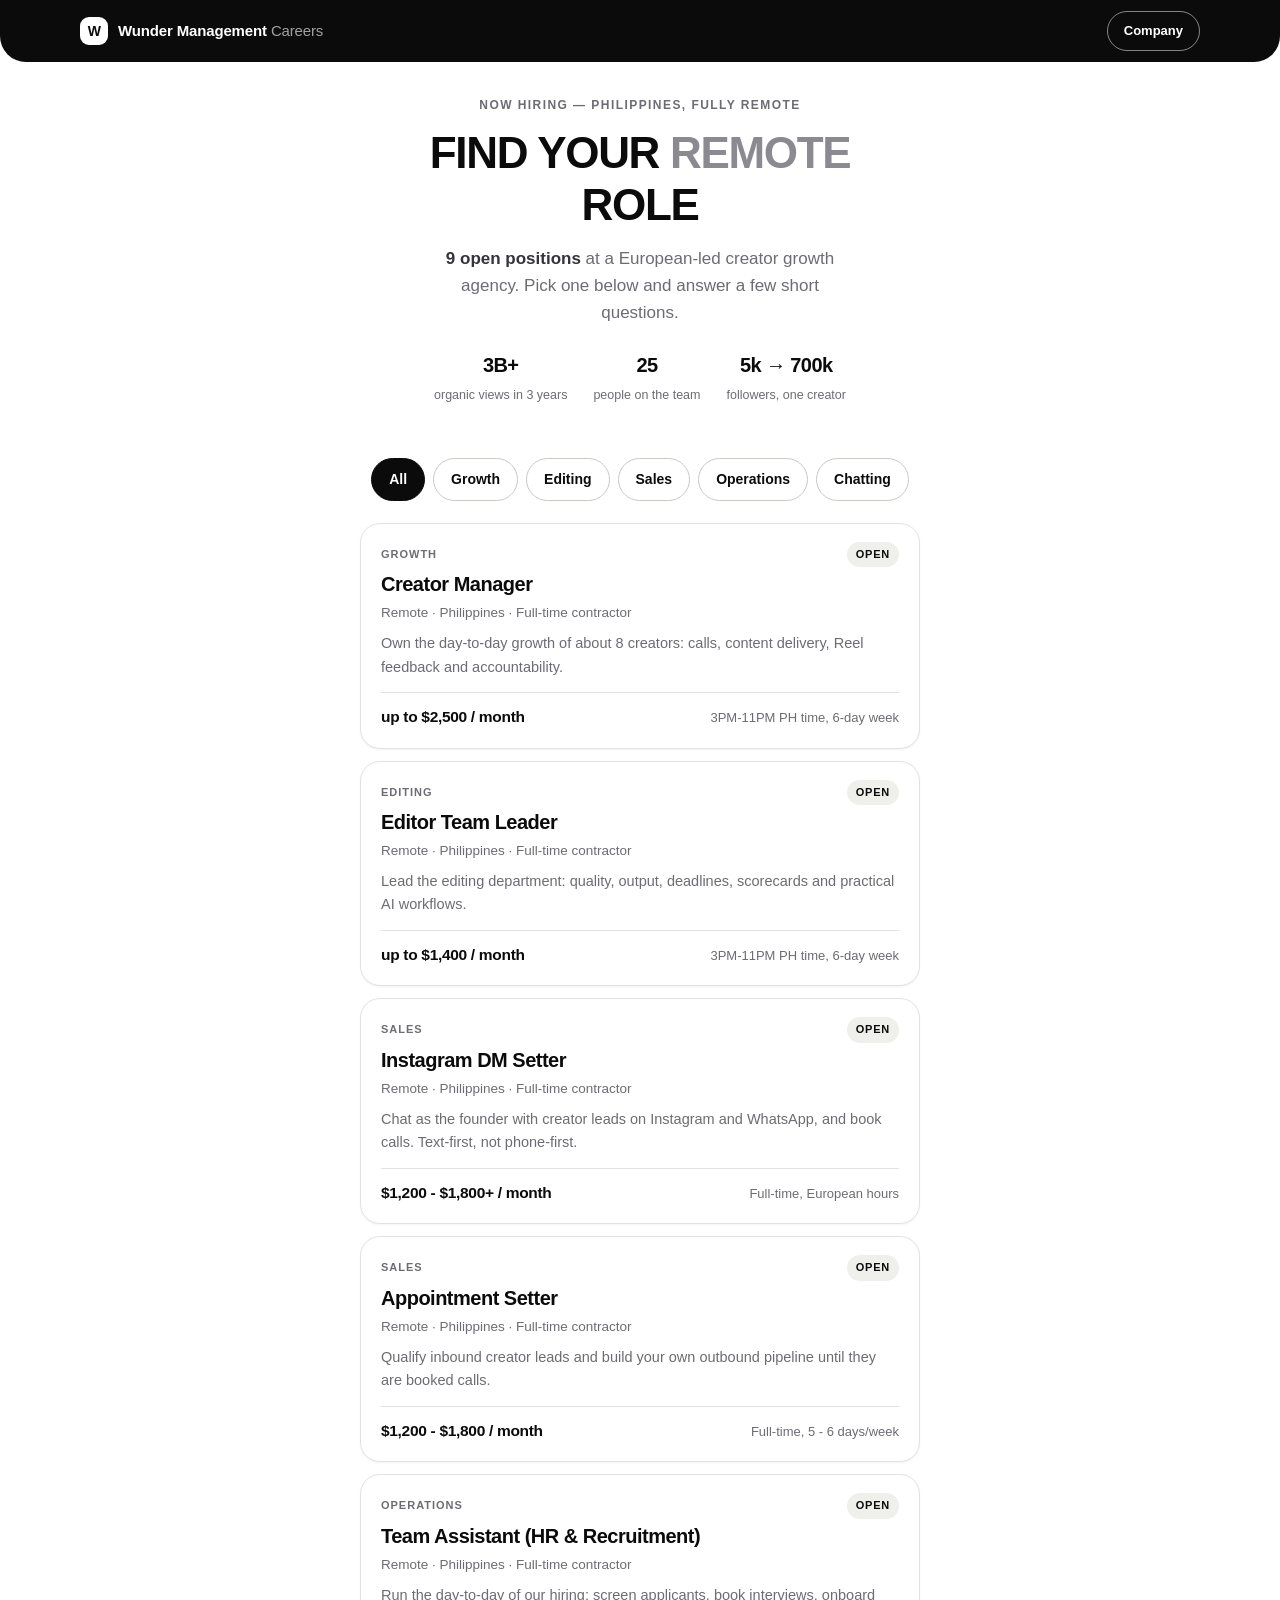
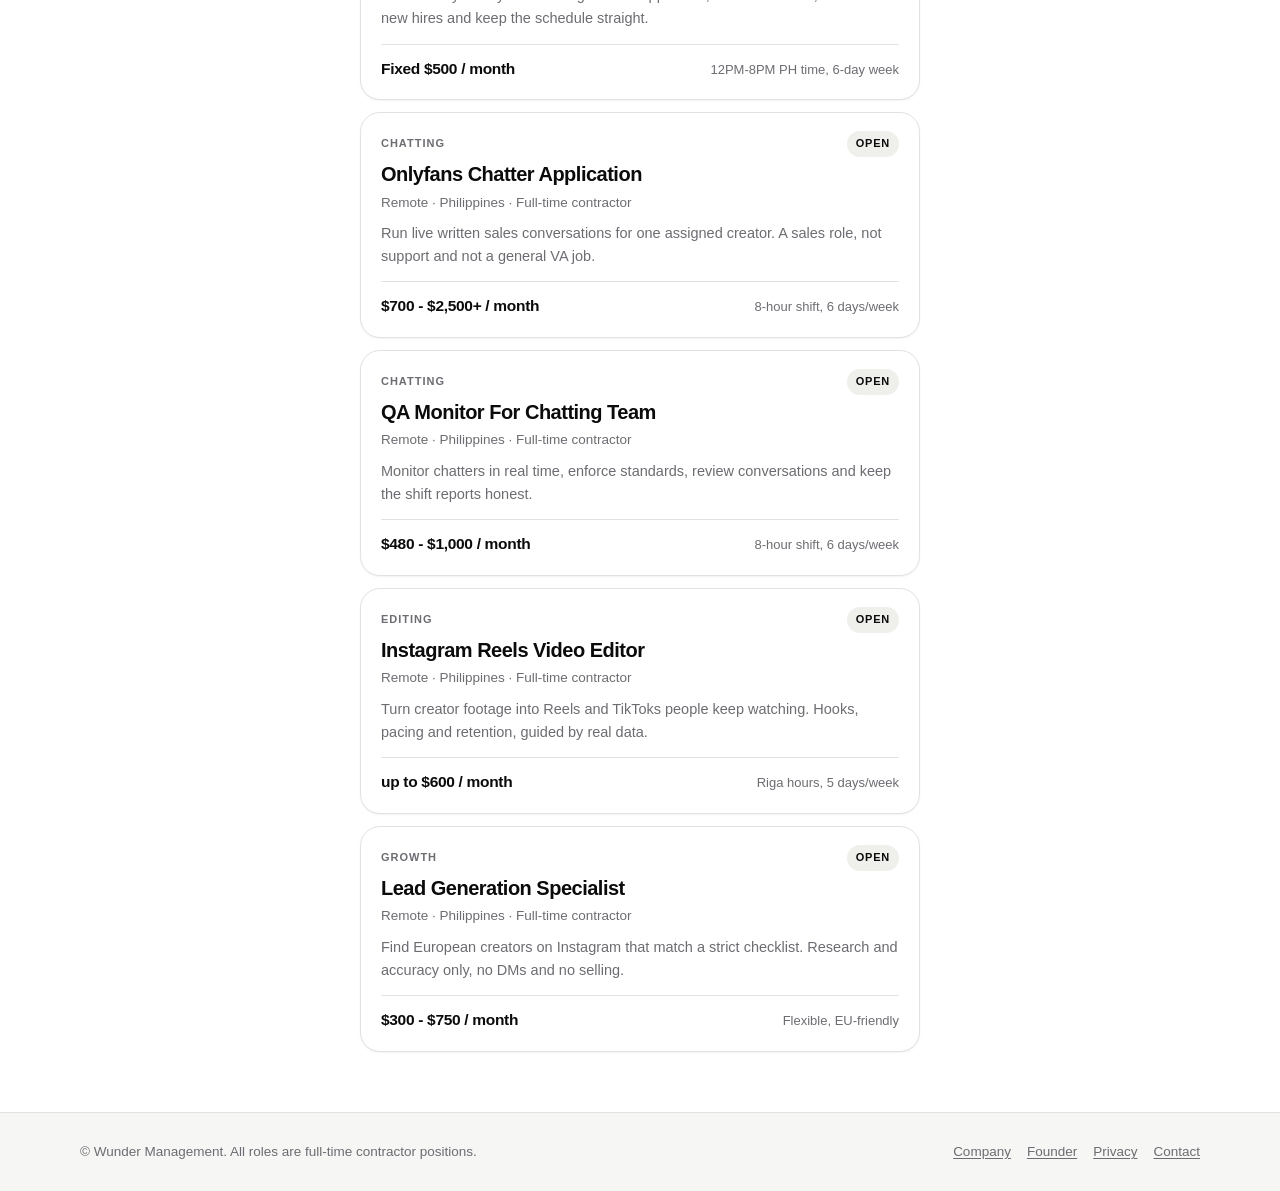
==== commit 5bb8c404: "Sync site from kg-hiring-screen: count open roles (9) instead of hard-coding 8 Co-Authored-By: Claud" ====
--- a/index.html
+++ b/index.html
@@ -29,7 +29,7 @@
       <p class="hero__eyebrow">Now hiring — Philippines, fully remote</p>
       <h1>Find your <em>remote</em> role</h1>
       <p class="hero__lede">
-        <b>8 open positions</b> at a European-led creator growth agency.
+        <b id="roleCount">9 open positions</b> at a European-led creator growth agency.
         Pick one below and answer a few short questions.
       </p>
       <div class="hero__stats">
--- a/assets/styles.css
+++ b/assets/styles.css
@@ -396,6 +396,18 @@
 /* The steps are the one part that must not be centred - a centred ordered list
    has no common left edge, so the eye cannot scan it. Centre the BOX, left-align
    the text inside it. */
+.done__step {
+  margin: 28px auto 0; max-width: 460px; padding: 22px; text-align: left;
+  border: 1.5px solid var(--ink); border-radius: var(--r-lg); background: var(--paper);
+}
+.done__step[hidden] { display: none; }
+.done__step-k {
+  margin: 0; font-size: 12px; font-weight: 700; letter-spacing: .08em;
+  text-transform: uppercase; color: var(--muted) !important;
+}
+.done__step h3 { margin: 6px 0 8px; font-size: 20px; }
+.done__step p { font-size: 15px; }
+.done__step .btn { margin-top: 14px; }
 .done__next {
   margin: 30px auto 0; max-width: 420px; text-align: left;
   border: 1px solid var(--line); border-radius: 12px; padding: 22px 24px;
